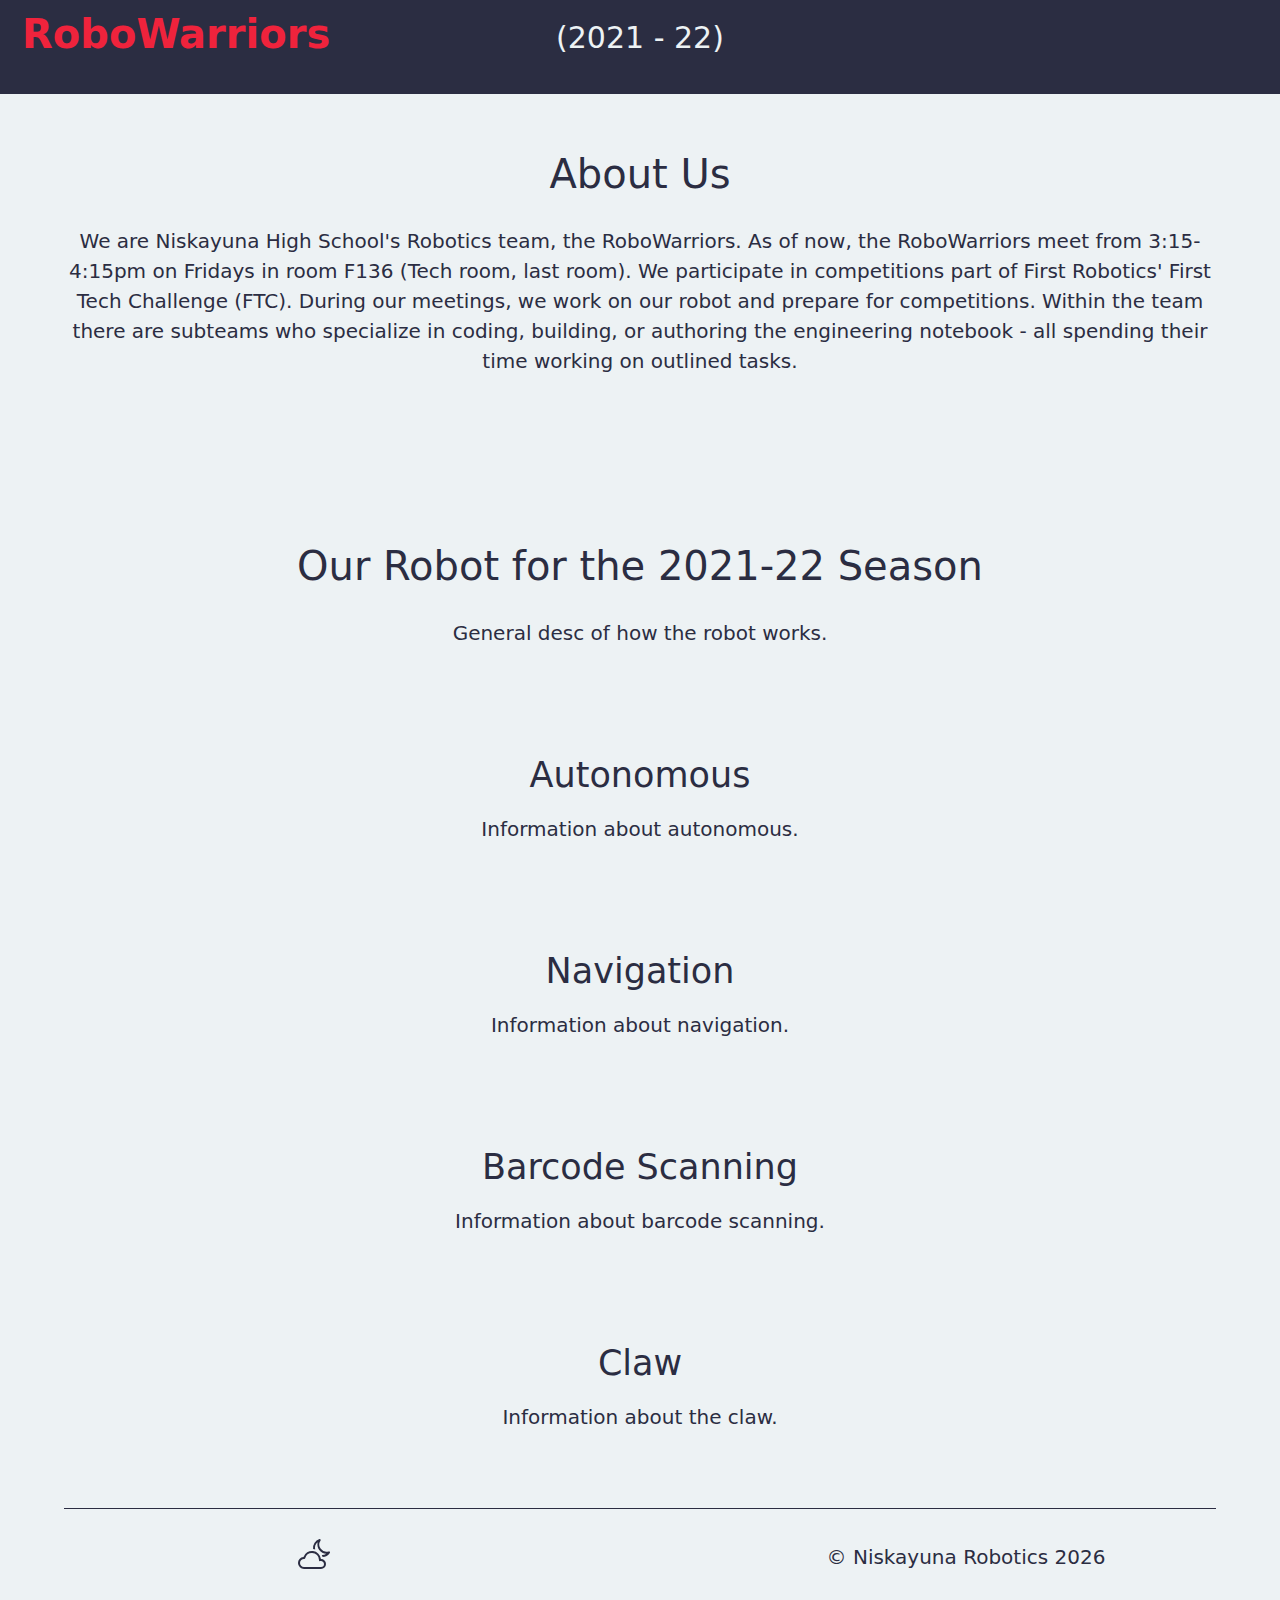
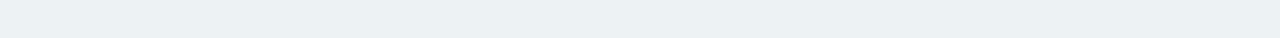
==== about.html @ 0fc2a753 "optimizations + about page" ====
<!DOCTYPE html>
<html style="scroll-behavior: smooth;">
    <head>
        <title>RoboWarriors</title>
        <link rel="stylesheet" href="https://cdn.jsdelivr.net/npm/bootstrap@5.1.3/dist/css/bootstrap.min.css">
        <link rel="stylesheet" href="https://cdn.jsdelivr.net/npm/bootstrap-icons@1.3.0/font/bootstrap-icons.css">
        <link rel="stylesheet" href="css/about.css">
        <script src="https://ajax.googleapis.com/ajax/libs/jquery/2.1.3/jquery.min.js"></script>
    </head>
    <body>
        <div class="row nav">
            <div class="col-lg-4">
                <a class="nav-links" href="index.html">
                    <h1 class="nav-title"><b>RoboWarriors</b></h1>
                </a>
            </div>
            <div class="col-lg-4 nav-item">
                <a class="nav-links" href="#21-22">
                    <h4>(2021 - 22)</h4>
                </a>
            </div>
        </div>
        <section>
            <h2 class="about-us">About Us</h2>
            <p> 
                We are Niskayuna High School's Robotics team, the RoboWarriors. 
                As of now, the RoboWarriors meet from 3:15-4:15pm on Fridays in room F136 (Tech room, last room). 
                We participate in competitions part of First Robotics' First Tech Challenge (FTC). 
                During our meetings, we work on our robot and prepare for competitions. 
                Within the team there are subteams who specialize in coding, building, or authoring the engineering notebook -
                all spending their time working on outlined tasks. 
            </p>
        </section>
        <section>
            <h2 id="21-22" style="padding-top: 100px;">Our Robot for the 2021-22 Season</h2>
            <p>
                General desc of how the robot works.
            </p>
            <h3>Autonomous</h3>
            <p>
                Information about autonomous.
            </p>
            <h3>Navigation</h3>
            <p>
                Information about navigation.
            </p>
            <h3>Barcode Scanning</h3>
            <p>
                Information about barcode scanning.
            </p>
            <h3>Claw</h3>
            <p>
                Information about the claw.
            </p>
        </section>
        <section>
            <div class="footer">
                <svg xmlns="http://www.w3.org/2000/svg" width="100%" height="5">
                    <line class="footer-line" x1="5%" y1="0" x2="95%" y2="0" style="stroke:#2B2D42; stroke-width: 2;"></line>
                </svg>
                <div class="row">
                    <svg xmlns="http://www.w3.org/2000/svg" onclick="lightClick();" width="32" height="32" class="mode-light col-lg-6" viewBox="0 0 16 16">
                        <path d="M7 8a3.5 3.5 0 0 1 3.5 3.555.5.5 0 0 0 .625.492A1.503 1.503 0 0 1 13 13.5a1.5 1.5 0 0 1-1.5 1.5H3a2 2 0 1 1 .1-3.998.5.5 0 0 0 .509-.375A3.502 3.502 0 0 1 7 8zm4.473 3a4.5 4.5 0 0 0-8.72-.99A3 3 0 0 0 3 16h8.5a2.5 2.5 0 0 0 0-5h-.027z"/>
                        <path d="M11.286 1.778a.5.5 0 0 0-.565-.755 4.595 4.595 0 0 0-3.18 5.003 5.46 5.46 0 0 1 1.055.209A3.603 3.603 0 0 1 9.83 2.617a4.593 4.593 0 0 0 4.31 5.744 3.576 3.576 0 0 1-2.241.634c.162.317.295.652.394 1a4.59 4.59 0 0 0 3.624-2.04.5.5 0 0 0-.565-.755 3.593 3.593 0 0 1-4.065-5.422z"/>
                    </svg>
                    <p id="copyright" class="col-lg-6">&copy; Niskayuna Robotics</p>
                </div>
            </div>
        </section>
        <script src="scripts/about.js"></script>
    </body>
</html>
---- css/about.css ----
body {
    background-color: #EDF2F4;
}
a:link { 
    text-decoration: none; 
}
a:visited { 
    text-decoration: none; 
}
a:active { 
    text-decoration: none; 
}
br {
    -webkit-touch-callout: none; 
    -webkit-user-select: none;
    -moz-user-select: none;
    user-select: none;
}
ul {
    list-style: none;
}
.nav {
    position: fixed;
    width: 100%;
    background-color: #2B2D42;
    margin: 0;
}
.nav-item {
    padding-bottom: 30px;
}
.nav-title {
    margin-left: 10px;
    margin-top: 10px;
    color: #EF233C;
    font: 30px;
    width: fit-content;
    -webkit-user-select: none;
    -moz-user-select: none;
    -ms-user-select: none;
    user-select: none;
}
h4:hover {
    color: #EF233C;
}
.nav-title:hover {
    color: #EDF2F4;
}
.nav-links {
    width: min-content;
}
li {
    float: left;
}
.about-us {
    padding-top: 150px
}
h2 {
    text-align: center;
    font-size: 40px;
    padding-bottom: 20px;
    color: #2B2D42;
}
h4 {
    margin-top: 20px;
    color: #EDF2F4;
    font-size: 30px;
    text-align: right;
    width: fit-content;
    margin-left: auto;
    margin-right: auto;
    -webkit-user-select: none;
    -moz-user-select: none;
    -ms-user-select: none;
    user-select: none;
}
p {
    text-align: center;
    padding-bottom: 50px;
    padding-left: 5%;
    padding-right: 5%;
    font-size: 20px;
    color: #2B2D42;
}
h3 {
    text-align: center;
    padding-top: 40px;
    padding-bottom: 10px;
    font-size: 35px;
    color: #2B2D42;
}
.footer {
    width: 100%;
    height: 100px;
    background-color: #EDF2F4;
    bottom: 0;
    margin: 0;
}
.mode-light {
    margin-top: 15px; 
    text-align: center;
    fill: #2B2D42;
}
.mode-dark {
    margin-top: 15px; 
    text-align: center;
    fill: #EDF2F4;
}
#copyright {
    color: #2B2D42;
    text-align: center;
    margin-top: 20px;
}
@media only screen and (max-width: 991px) {
    .nav-item {
        padding-bottom: 10px;
    }
    .about-us {
        padding-top: 200px
    }
}
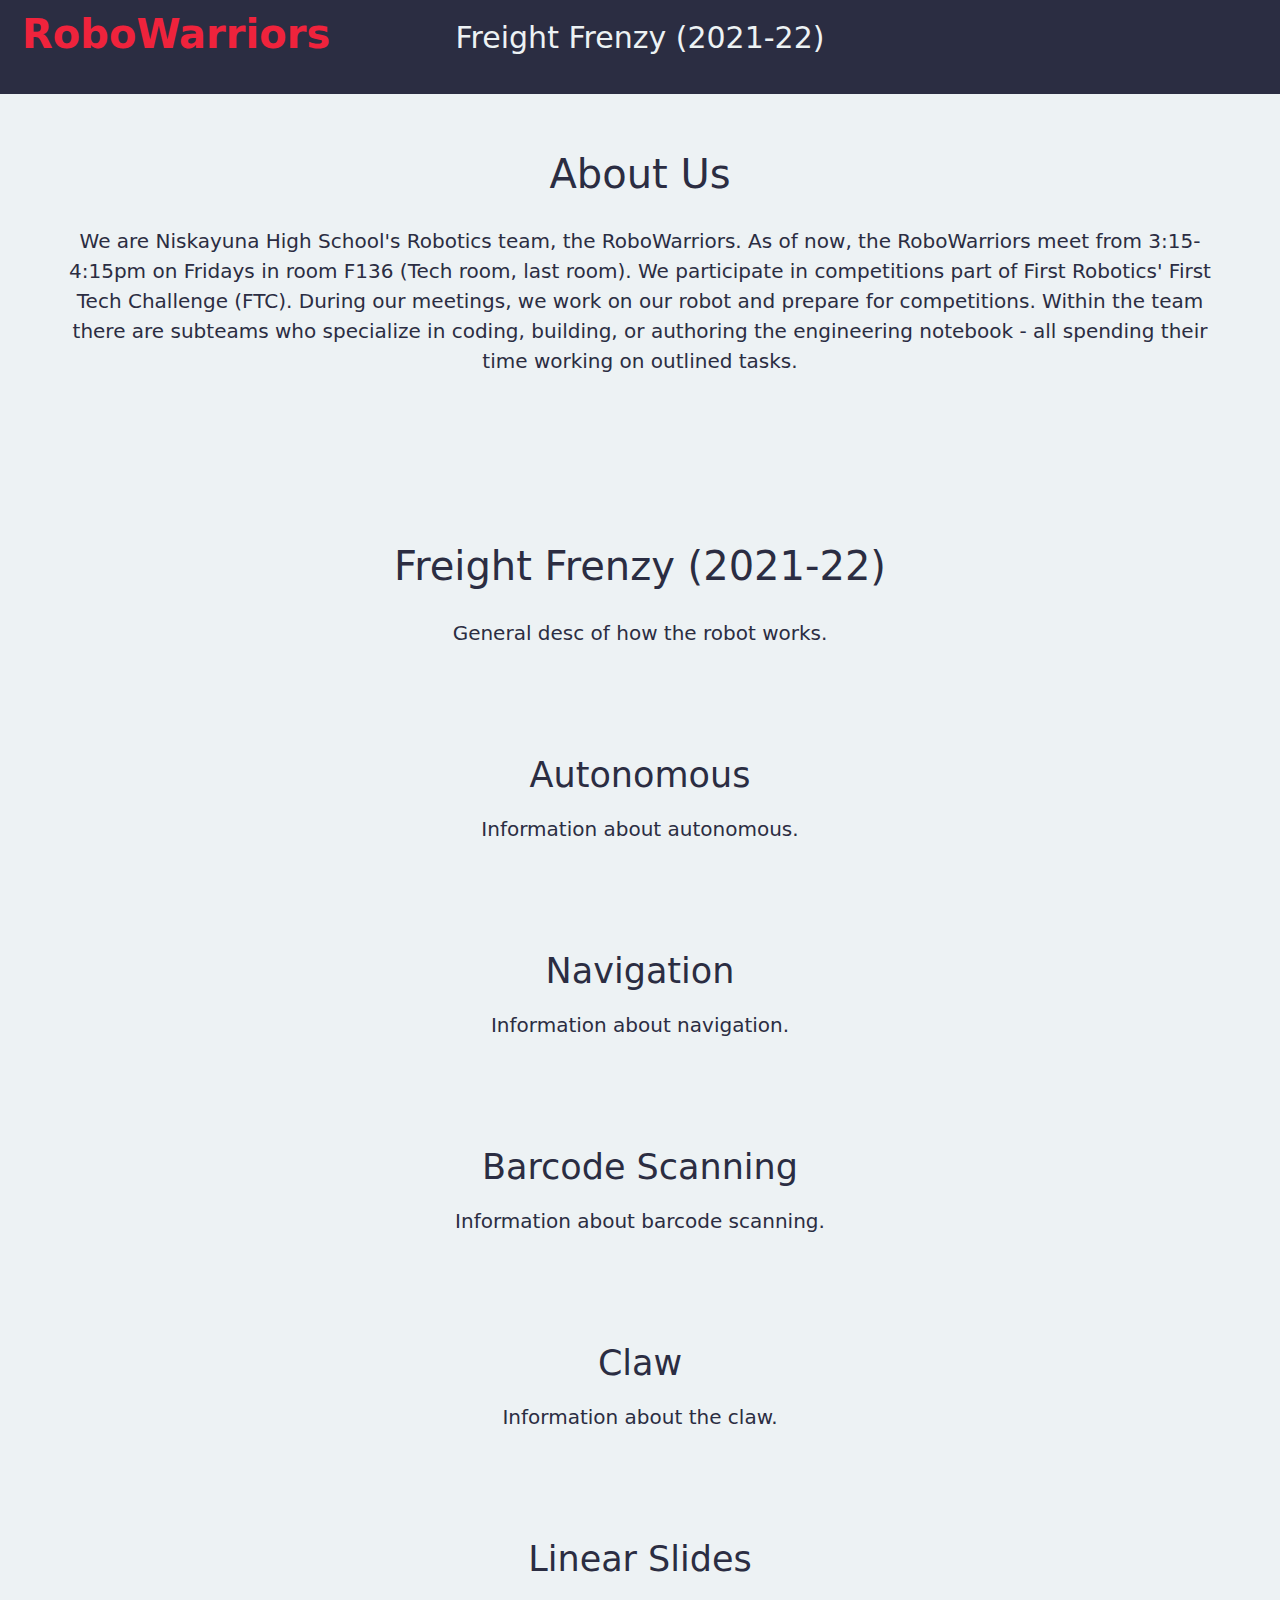
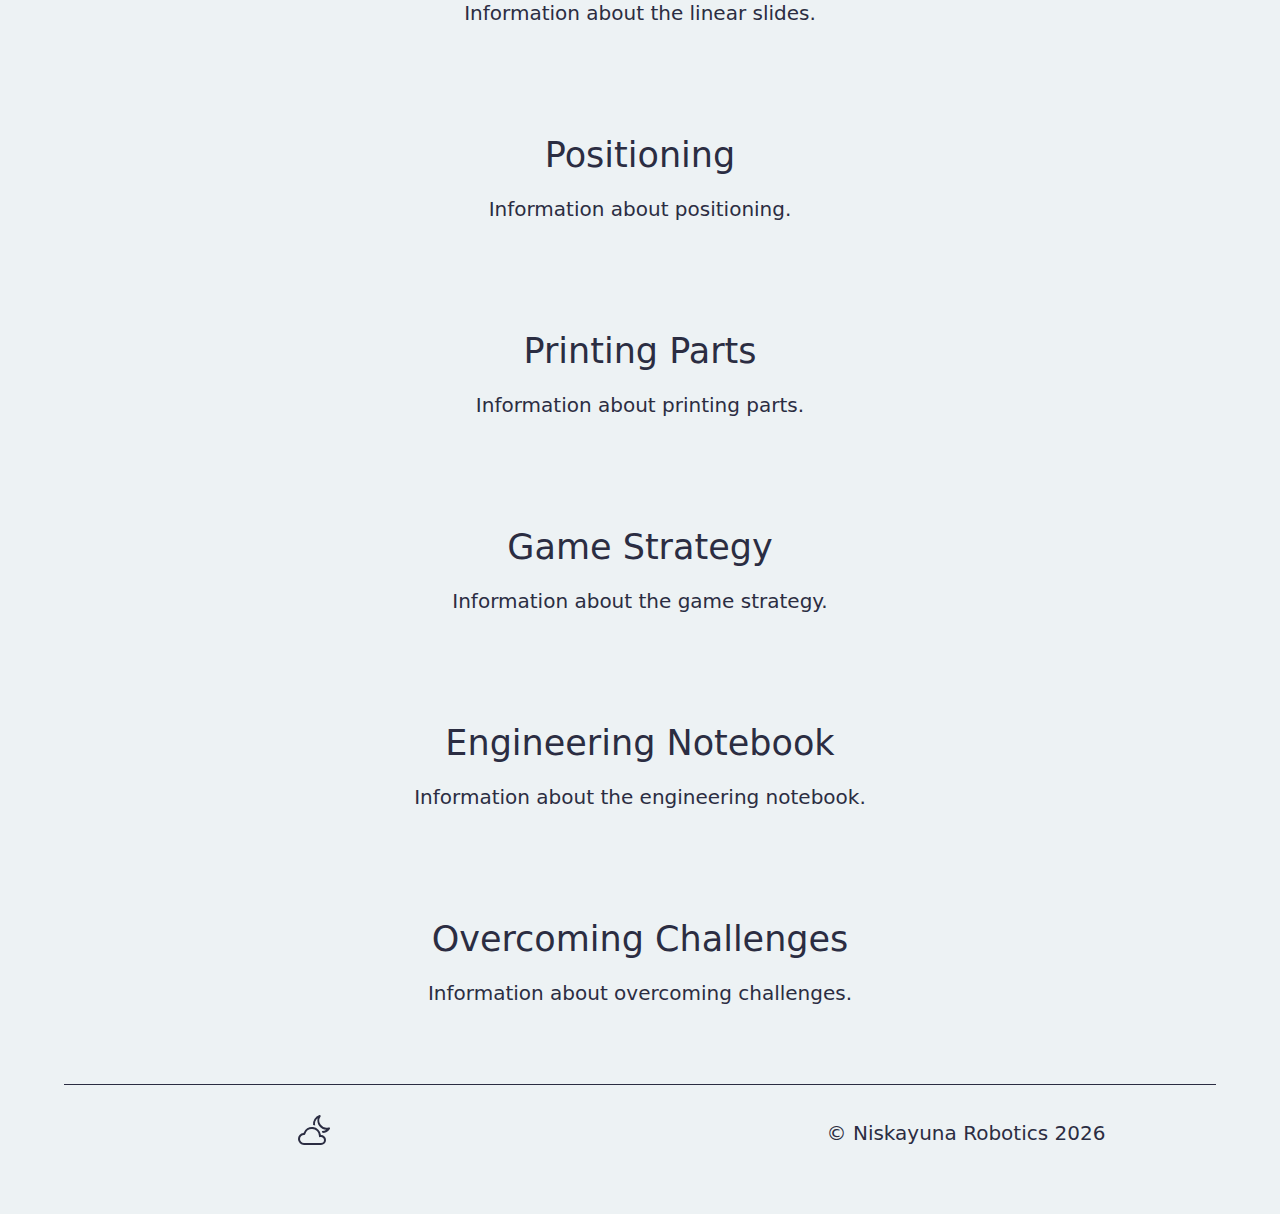
==== commit 992716e1: "logo fix" ====
--- a/about.html
+++ b/about.html
@@ -6,6 +6,14 @@
         <link rel="stylesheet" href="https://cdn.jsdelivr.net/npm/bootstrap-icons@1.3.0/font/bootstrap-icons.css">
         <link rel="stylesheet" href="css/about.css">
         <script src="https://ajax.googleapis.com/ajax/libs/jquery/2.1.3/jquery.min.js"></script>
+        <meta property="og:type" content="website"/>
+        <meta property="og:url" content="https://niskayuna-robowarriors.github.io/website/"/>
+        <meta property="og:title" content="Niskayuna RoboWarriors"/>
+        <meta property="og:description" content="The soon-to-be best robotics team on the globe, the Niskayuna RoboWarriors."/>
+        <meta property="og:image" content="https://external-content.duckduckgo.com/iu/?u=https%3A%2F%2Fwww.classcreator.com%2F000%2Ftemplate_media%2F375A6E24-ECF4-BBD7-B9606A1EAD405F79.png&f=1&nofb=1"/>
+        <meta property="og:image:width" content="1200"/>
+        <meta property="og:image:height" content="1200"/>
+        <meta name="theme-color" content="#2B2D42"/>
     </head>
     <body>
         <div class="row nav">
@@ -16,7 +24,7 @@
             </div>
             <div class="col-lg-4 nav-item">
                 <a class="nav-links" href="#21-22">
-                    <h4>(2021 - 22)</h4>
+                    <h4>Freight Frenzy (2021-22)</h4>
                 </a>
             </div>
         </div>
@@ -32,7 +40,7 @@
             </p>
         </section>
         <section>
-            <h2 id="21-22" style="padding-top: 100px;">Our Robot for the 2021-22 Season</h2>
+            <h2 id="21-22" style="padding-top: 100px;">Freight Frenzy (2021-22)</h2>
             <p>
                 General desc of how the robot works.
             </p>
@@ -52,6 +60,30 @@
             <p>
                 Information about the claw.
             </p>
+            <h3>Linear Slides</h3>
+            <p>
+                Information about the linear slides.
+            </p>
+            <h3>Positioning</h3>
+            <p>
+                Information about positioning.
+            </p>
+            <h3>Printing Parts</h3>
+            <p>
+                Information about printing parts.
+            </p>
+            <h3>Game Strategy</h3>
+            <p>
+                Information about the game strategy.
+            </p>
+            <h3>Engineering Notebook</h3>
+            <p>
+                Information about the engineering notebook.
+            </p>
+            <h3>Overcoming Challenges</h3>
+            <p>
+                Information about overcoming challenges.
+            </p>
         </section>
         <section>
             <div class="footer">
